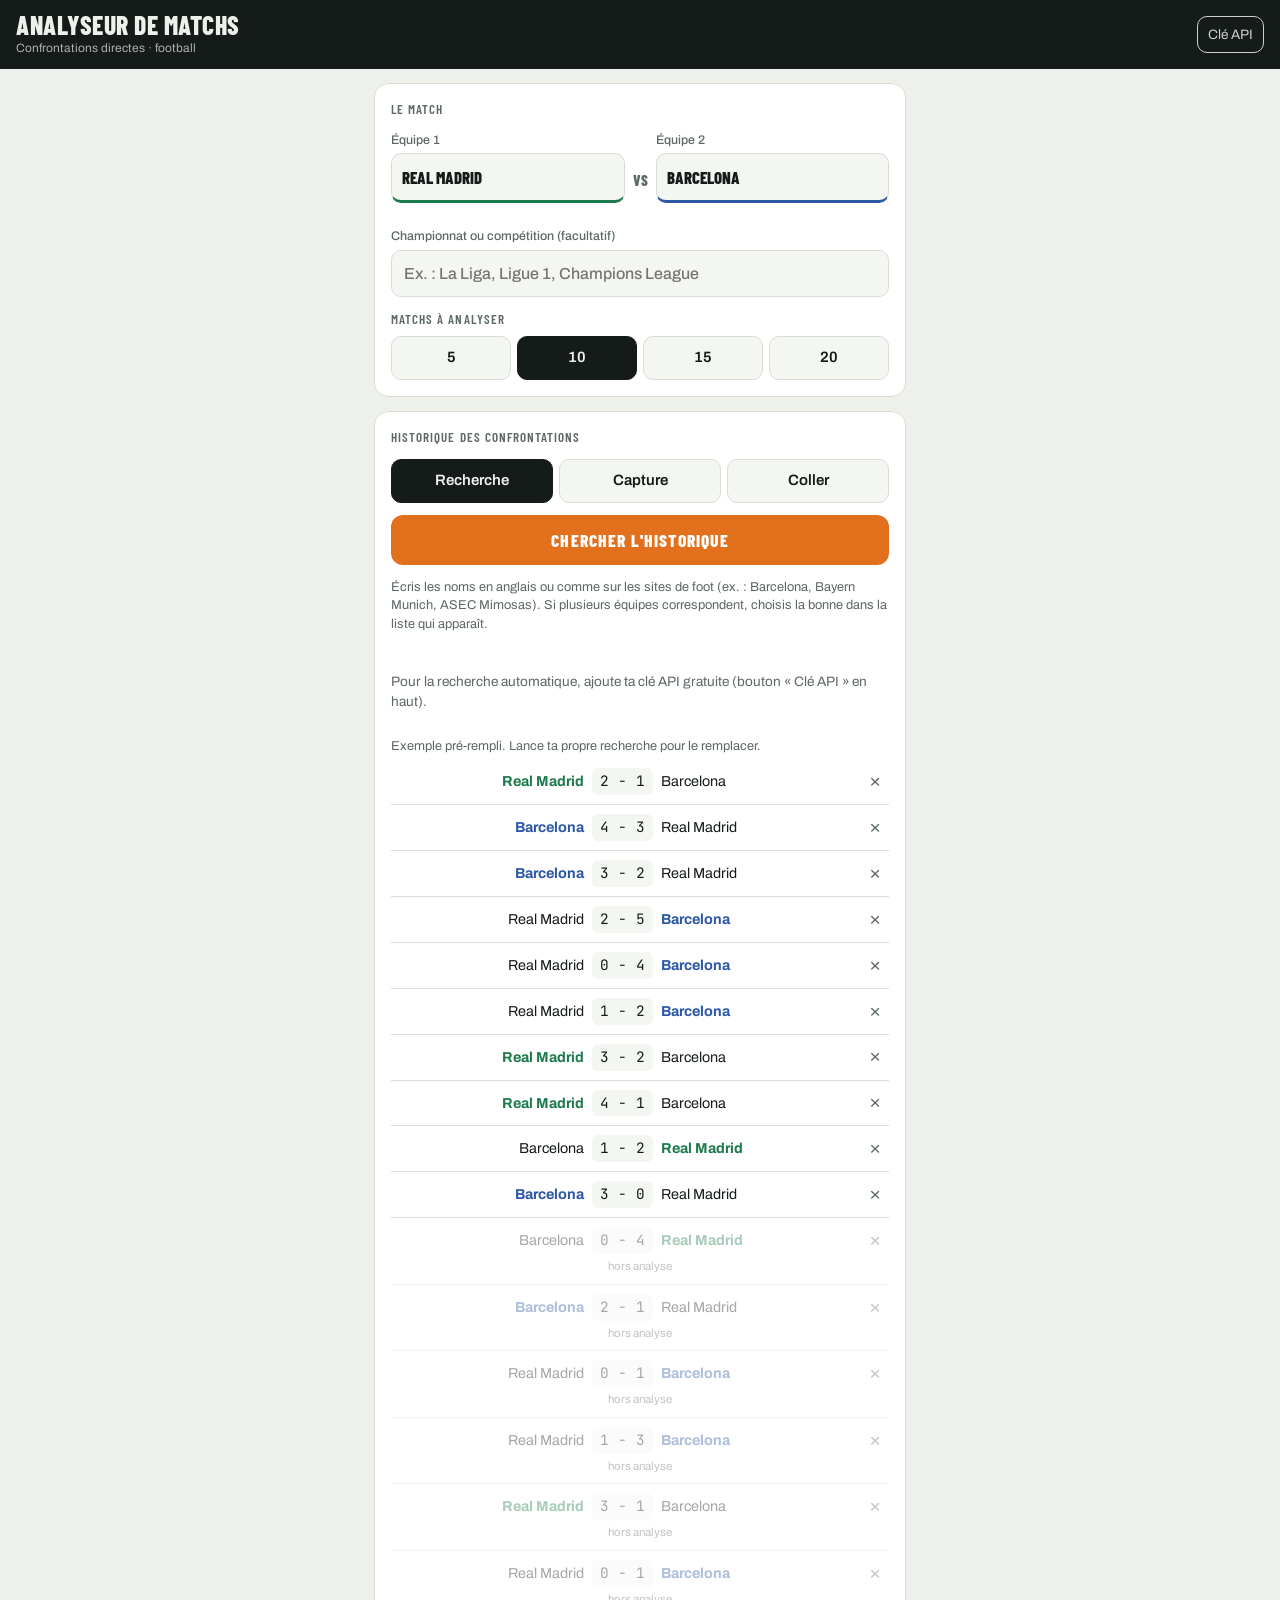
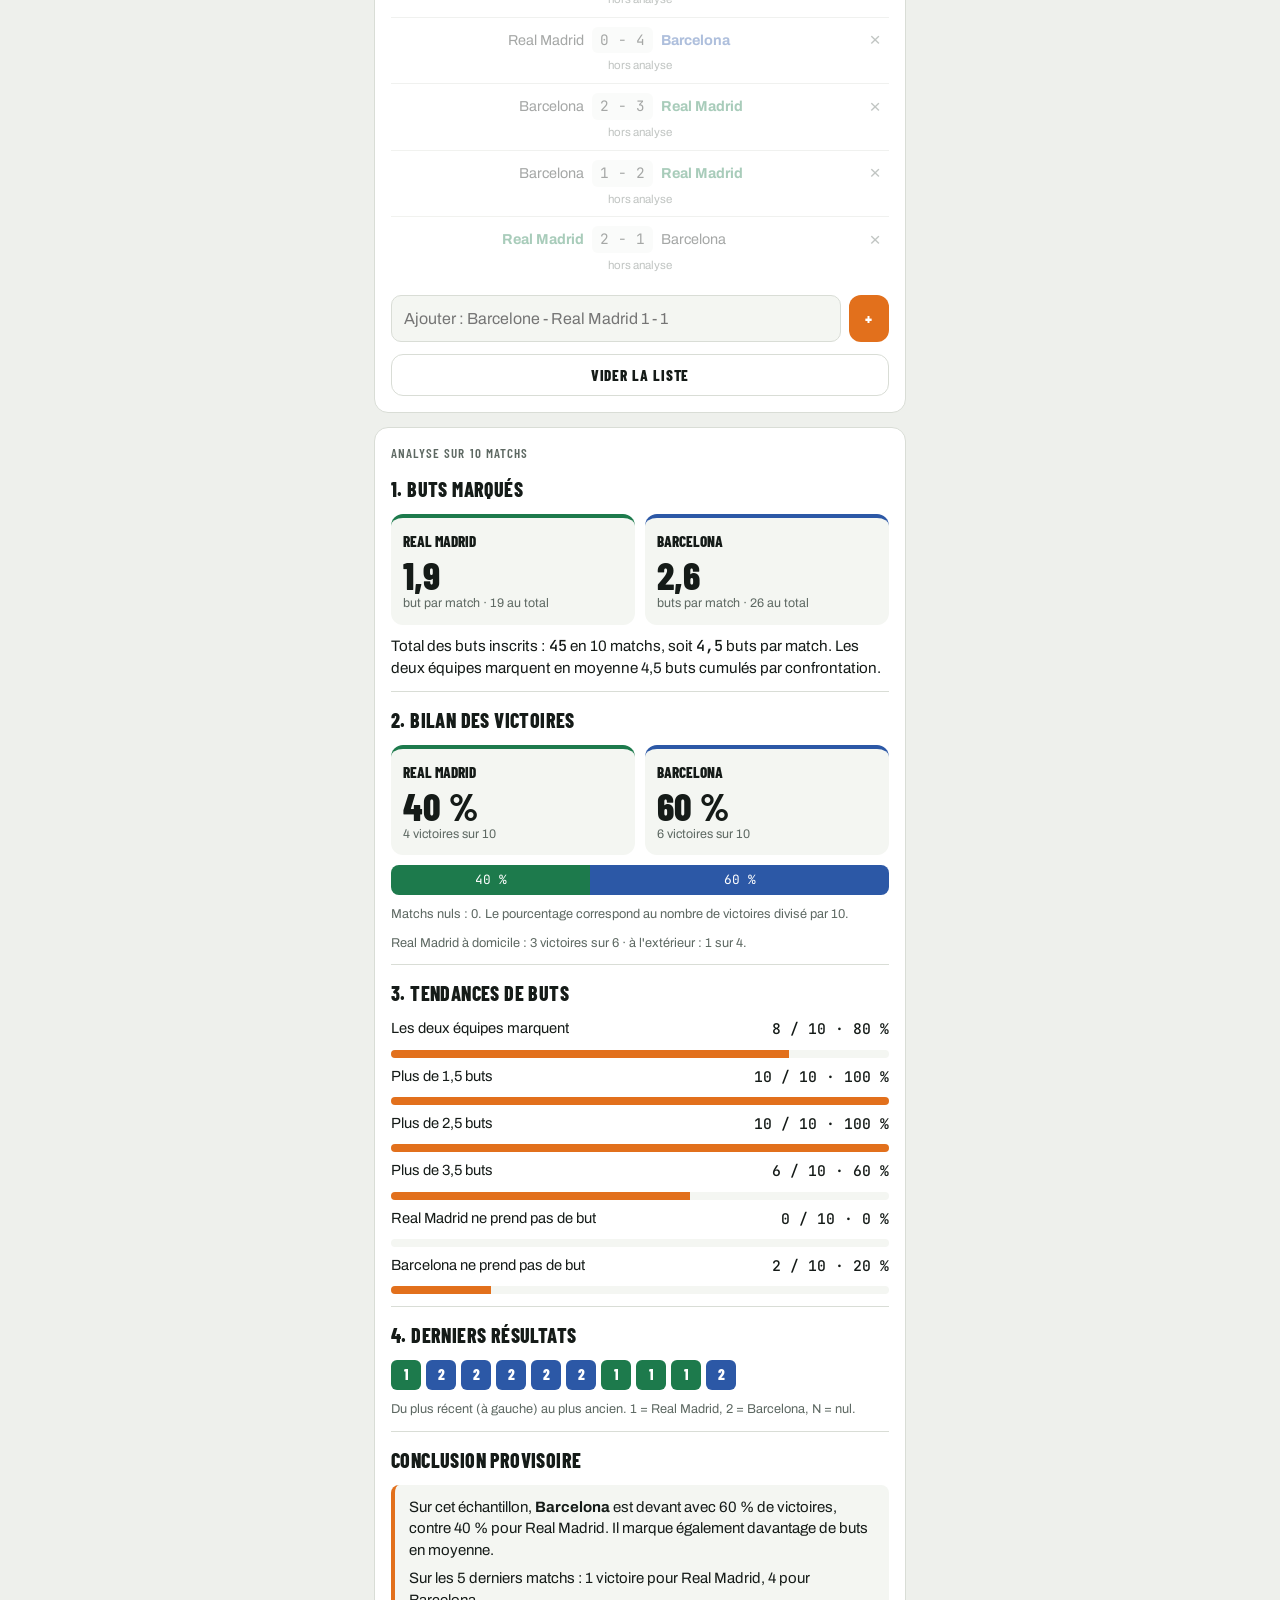
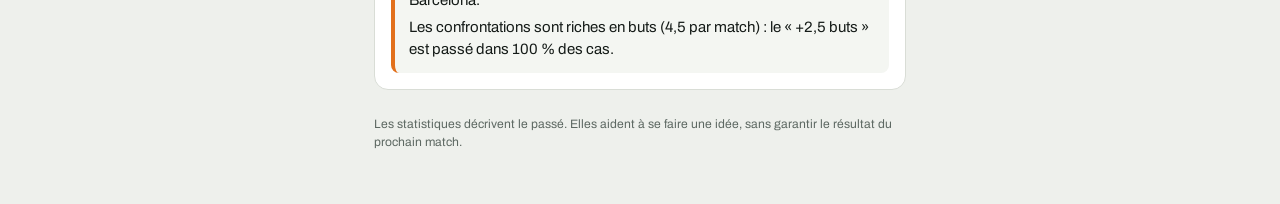
==== index.html @ bc7489f3 "Première version de l'appli Analyseur de matchs Co-Authored-By: Claude Opus 5.5 <noreply@anthropic.c" ====
<!doctype html>
<html lang="fr">
<head>
<meta charset="utf-8">
<meta name="viewport" content="width=device-width,initial-scale=1,viewport-fit=cover">
<title>Analyseur de Matchs</title>
<meta name="theme-color" content="#101513">
<link rel="manifest" href="manifest.webmanifest">
<link rel="icon" href="icons/icon-192.png">
<link rel="apple-touch-icon" href="icons/apple-touch-icon.png">
<link rel="stylesheet" href="https://fonts.googleapis.com/css2?family=Barlow+Condensed:wght@600;800&family=Archivo:wght@400;500;600&family=JetBrains+Mono:wght@500&display=swap">
<link rel="stylesheet" href="styles.css">
</head>
<body>
<header class="appbar">
  <div><h1>Analyseur de matchs</h1><small>Confrontations directes · football</small></div>
  <button class="gear" id="openKey" type="button">Clé API</button>
</header>

<main>
  <section class="card" id="keyCard" hidden>
    <span class="tag">Ta clé API-Football</span>
    <div class="keybox">
      <ol>
        <li>Crée un compte gratuit sur <a href="https://dashboard.api-football.com/register" target="_blank" rel="noopener">dashboard.api-football.com</a>.</li>
        <li>Dans ton tableau de bord, ouvre <b>Account → My Access</b> et copie ta clé.</li>
        <li>Colle-la ici. Elle reste uniquement sur ton téléphone.</li>
      </ol>
      <label>Clé API<input id="key" autocomplete="off" spellcheck="false" placeholder="Colle ta clé ici"></label>
      <div class="row2">
        <button class="btn" id="saveKey" type="button">Enregistrer</button>
        <button class="btn ghost" id="closeKey" type="button">Fermer</button>
      </div>
      <p class="hint" id="quota">Offre gratuite : 100 requêtes par jour. Une analyse en utilise 3, et les recherches déjà faites sont gardées en mémoire.</p>
    </div>
  </section>

  <section class="card">
    <span class="tag">Le match</span>
    <div class="vs">
      <label>Équipe 1<input class="team" id="t1" value="Real Madrid" autocomplete="off"></label>
      <span class="x">VS</span>
      <label>Équipe 2<input class="team" id="t2" value="Barcelona" autocomplete="off"></label>
    </div>
    <div class="row2">
      <select class="pick" id="p1" hidden aria-label="Choix de l'équipe 1"></select>
      <select class="pick" id="p2" hidden aria-label="Choix de l'équipe 2"></select>
    </div>
    <label>Championnat ou compétition (facultatif)<input id="comp" placeholder="Ex. : La Liga, Ligue 1, Champions League" autocomplete="off"></label>
    <div>
      <span class="tag">Matchs à analyser</span>
      <div class="seg" id="seg" style="margin-top:6px">
        <button type="button" data-n="5">5</button><button type="button" data-n="10" aria-pressed="true">10</button>
        <button type="button" data-n="15">15</button><button type="button" data-n="20">20</button>
      </div>
    </div>
  </section>

  <section class="card">
    <span class="tag">Historique des confrontations</span>
    <div class="tabs" role="tablist">
      <button type="button" role="tab" data-tab="auto" aria-selected="true">Recherche</button>
      <button type="button" role="tab" data-tab="photo">Capture</button>
      <button type="button" role="tab" data-tab="paste">Coller</button>
    </div>

    <div data-panel="auto">
      <button class="btn" id="search">Chercher l'historique</button>
      <p class="hint">Écris les noms en anglais ou comme sur les sites de foot (ex. : Barcelona, Bayern Munich, ASEC Mimosas). Si plusieurs équipes correspondent, choisis la bonne dans la liste qui apparaît.</p>
    </div>
    <div data-panel="photo" hidden>
      <label class="drop" for="shot">Touche ici pour choisir une capture d'écran des résultats (matchendirect, Flashscore…)<input type="file" id="shot" accept="image/*"></label>
      <p class="hint">Le téléphone lit les scores sur l'image. Vérifie la liste ensuite : la lecture peut se tromper sur un chiffre.</p>
    </div>
    <div data-panel="paste" hidden>
      <textarea id="paste" placeholder="Une ligne par match, du plus récent au plus ancien :&#10;Real Madrid - Barcelone 2 - 1&#10;Barcelone - Real Madrid 4 - 3"></textarea>
      <button class="btn" id="parse">Ajouter ces matchs</button>
    </div>
    <p class="status" id="status" aria-live="polite"></p>

    <div class="matches" id="list"></div>
    <div class="addrow">
      <input id="one" placeholder="Ajouter : Barcelone - Real Madrid 1 - 1" autocomplete="off">
      <button class="btn" id="addOne" type="button" aria-label="Ajouter le match">+</button>
    </div>
    <button class="btn ghost" id="clear" type="button">Vider la liste</button>
  </section>

  <section class="card" id="out"></section>
  <p class="note">Les statistiques décrivent le passé. Elles aident à se faire une idée, sans garantir le résultat du prochain match.</p>
</main>

<script src="app.js"></script>
</body>
</html>
---- styles.css ----
/* Layout : appli mobile en une colonne — barre d'en-tête fixe, saisie, historique, puis fiche d'analyse */
:root{
  --bg:#eef0ec; --surface:#ffffff; --ink:#151b18; --muted:#5d6862; --line:#d9ddd6; --chip:#f4f6f2;
  --accent:#e2701c; --t1:#1d7a4c; --t2:#2c58a6; --draw:#8b8d82; --bad:#b23a2a;
  --display:"Barlow Condensed","Arial Narrow",sans-serif;
  --body:"Archivo",system-ui,sans-serif;
  --mono:"JetBrains Mono",ui-monospace,monospace;
}
@media (prefers-color-scheme: dark){:root:not([data-theme="light"]){
  --bg:#101513; --surface:#19201c; --ink:#e8ece9; --muted:#97a39c; --line:#2a332e; --chip:#212a25;
  --accent:#f08a3c; --t1:#4cb47f; --t2:#6e95e2; --draw:#a0a196; --bad:#e2715f; color-scheme:dark}}
:root[data-theme="dark"]{
  --bg:#101513; --surface:#19201c; --ink:#e8ece9; --muted:#97a39c; --line:#2a332e; --chip:#212a25;
  --accent:#f08a3c; --t1:#4cb47f; --t2:#6e95e2; --draw:#a0a196; --bad:#e2715f; color-scheme:dark}
*{box-sizing:border-box}
body{background:var(--bg);color:var(--ink);font-family:var(--body);font-size:15px;line-height:1.45;-webkit-tap-highlight-color:transparent}
body::before{content:"";position:fixed;inset:0 0 auto;height:env(safe-area-inset-top,0px);z-index:10;background:var(--ink)}
html{padding-top:0}
body{margin:0}
[hidden]{display:none!important}
.appbar{position:sticky;top:env(safe-area-inset-top,0px);z-index:5;background:var(--ink);color:var(--bg);
  padding-left:max(16px,env(safe-area-inset-left,0px));padding-right:max(16px,env(safe-area-inset-right,0px));padding-block:12px}
.appbar h1{margin:0;font-family:var(--display);font-weight:800;font-size:1.6rem;text-transform:uppercase;letter-spacing:.02em;line-height:1}
.appbar small{display:block;font-size:.75rem;opacity:.7;margin-top:2px}
main{max-width:560px;margin:0 auto;display:flex;flex-direction:column;gap:14px;
  padding-left:max(14px,env(safe-area-inset-left,0px));padding-right:max(14px,env(safe-area-inset-right,0px));padding-block:14px 40px}
.card{background:var(--surface);border:1px solid var(--line);border-radius:14px;padding:16px;display:flex;flex-direction:column;gap:12px;min-width:0}
.tag{font-family:var(--display);font-weight:600;letter-spacing:.08em;text-transform:uppercase;font-size:.82rem;color:var(--muted)}
.vs{display:grid;grid-template-columns:1fr auto 1fr;gap:8px;align-items:end}
.vs .x{font-family:var(--display);font-weight:800;color:var(--muted);padding-bottom:12px}
label{display:flex;flex-direction:column;gap:4px;font-size:.78rem;color:var(--muted);font-weight:500;min-width:0}
input,textarea{font:inherit;font-size:16px;color:var(--ink);background:var(--chip);border:1px solid var(--line);border-radius:10px;padding:11px 12px;width:100%;min-width:0}
textarea{min-height:110px;resize:vertical;font-size:14px}
input.team{font-family:var(--display);font-weight:800;font-size:1.05rem;padding-inline:10px;text-transform:uppercase}
#t1{border-bottom:3px solid var(--t1)} #t2{border-bottom:3px solid var(--t2)}
input:focus,textarea:focus,button:focus-visible{outline:2px solid var(--accent);outline-offset:1px}
.seg{display:grid;grid-template-columns:repeat(4,1fr);gap:6px}
.seg button,.tabs button{font:inherit;font-weight:600;border:1px solid var(--line);background:var(--chip);color:var(--ink);border-radius:10px;padding:10px 4px;cursor:pointer}
.seg button[aria-pressed="true"],.tabs button[aria-selected="true"]{background:var(--ink);color:var(--bg);border-color:var(--ink)}
.tabs{display:grid;grid-template-columns:repeat(3,1fr);gap:6px}
.btn{font-family:var(--display);font-weight:800;text-transform:uppercase;letter-spacing:.06em;font-size:1.1rem;background:var(--accent);color:#fff;border:0;border-radius:12px;padding:14px;cursor:pointer;width:100%}
.btn.ghost{background:transparent;color:var(--ink);border:1px solid var(--line);font-size:.95rem;padding:11px}
.btn:disabled{opacity:.55}
.status{font-size:.85rem;color:var(--muted)} .status.err{color:var(--bad)}
.hint{font-size:.8rem;color:var(--muted)}
.drop{border:2px dashed var(--line);border-radius:12px;padding:18px;text-align:center;color:var(--muted);cursor:pointer;display:block}
.drop input{display:none}
/* liste des matchs */
.matches{display:flex;flex-direction:column}
.m{display:grid;grid-template-columns:1fr auto 1fr 28px;gap:8px;align-items:center;padding:9px 0;border-bottom:1px solid var(--line);font-size:.9rem}
.m:last-child{border-bottom:0}
.m .h{text-align:right;overflow-wrap:anywhere} .m .a{overflow-wrap:anywhere}
.m .s{font-family:var(--mono);background:var(--chip);border-radius:6px;padding:3px 8px;white-space:nowrap;font-variant-numeric:tabular-nums}
.m .d{grid-column:1/-1;font-size:.72rem;color:var(--muted);text-align:center;margin-top:-4px}
.m.off{opacity:.38}
.m b.w1{color:var(--t1)} .m b.w2{color:var(--t2)}
.del{border:0;background:none;color:var(--muted);font-size:1.2rem;cursor:pointer;padding:0;line-height:1}
.addrow{display:grid;grid-template-columns:1fr auto;gap:8px}
.addrow .btn{width:auto;padding:0 16px;font-size:1rem}
/* analyse */
.sec{display:flex;flex-direction:column;gap:10px;padding-top:14px;border-top:1px solid var(--line)}
.sec:first-of-type{border-top:0;padding-top:0}
.sec h3{margin:0;font-family:var(--display);font-weight:800;font-size:1.25rem;text-transform:uppercase;letter-spacing:.02em}
.duo{display:grid;grid-template-columns:1fr 1fr;gap:10px}
.stat{background:var(--chip);border-radius:12px;padding:12px;min-width:0;border-top:4px solid var(--t1)}
.stat.b{border-top-color:var(--t2)}
.stat .n{font-family:var(--display);font-weight:800;font-size:.95rem;text-transform:uppercase;overflow-wrap:anywhere}
.stat .v{font-family:var(--display);font-weight:800;font-size:2.4rem;line-height:1;margin-top:4px}
.stat .u{font-size:.78rem;color:var(--muted)}
.big{font-size:.95rem} .big b{font-family:var(--mono);font-weight:500}
.bar{display:flex;height:30px;border-radius:8px;overflow:hidden;font-family:var(--mono);font-size:.8rem;color:#fff}
.bar div{display:flex;align-items:center;justify-content:center;min-width:0}
.rows{display:flex;flex-direction:column;gap:8px}
.r{display:grid;grid-template-columns:1fr auto;gap:10px;align-items:center;font-size:.92rem}
.r .t{height:8px;border-radius:4px;background:var(--chip);grid-column:1/-1;overflow:hidden}
.r .t i{display:block;height:100%;background:var(--accent)}
.r b{font-family:var(--mono);font-weight:500;font-variant-numeric:tabular-nums}
.form{display:flex;gap:5px;flex-wrap:wrap}
.form span{width:30px;height:30px;border-radius:6px;display:grid;place-items:center;font-family:var(--display);font-weight:800;color:#fff}
.conclusion{background:var(--chip);border-left:4px solid var(--accent);border-radius:8px;padding:12px 14px}
.conclusion p{margin:0 0 6px} .conclusion p:last-child{margin:0}
.note{font-size:.76rem;color:var(--muted)}
.empty{color:var(--muted);text-align:center;padding:16px 0}

.appbar{display:flex;align-items:center;justify-content:space-between;gap:12px}
.gear{white-space:nowrap;background:none;border:1px solid currentColor;opacity:.85;color:inherit;border-radius:10px;padding:8px 10px;font:inherit;font-size:.85rem;cursor:pointer}
.pick{font:inherit;font-size:14px;color:var(--ink);background:var(--chip);border:1px solid var(--line);border-radius:10px;padding:8px 10px;width:100%;min-width:0}
.found{font-size:.78rem;color:var(--muted);min-height:1em}
.keybox{display:flex;flex-direction:column;gap:10px}
.keybox ol{margin:0;padding-left:20px;display:flex;flex-direction:column;gap:4px;font-size:.88rem}
.keybox a{color:var(--accent)}
.row2{display:grid;grid-template-columns:1fr 1fr;gap:8px}
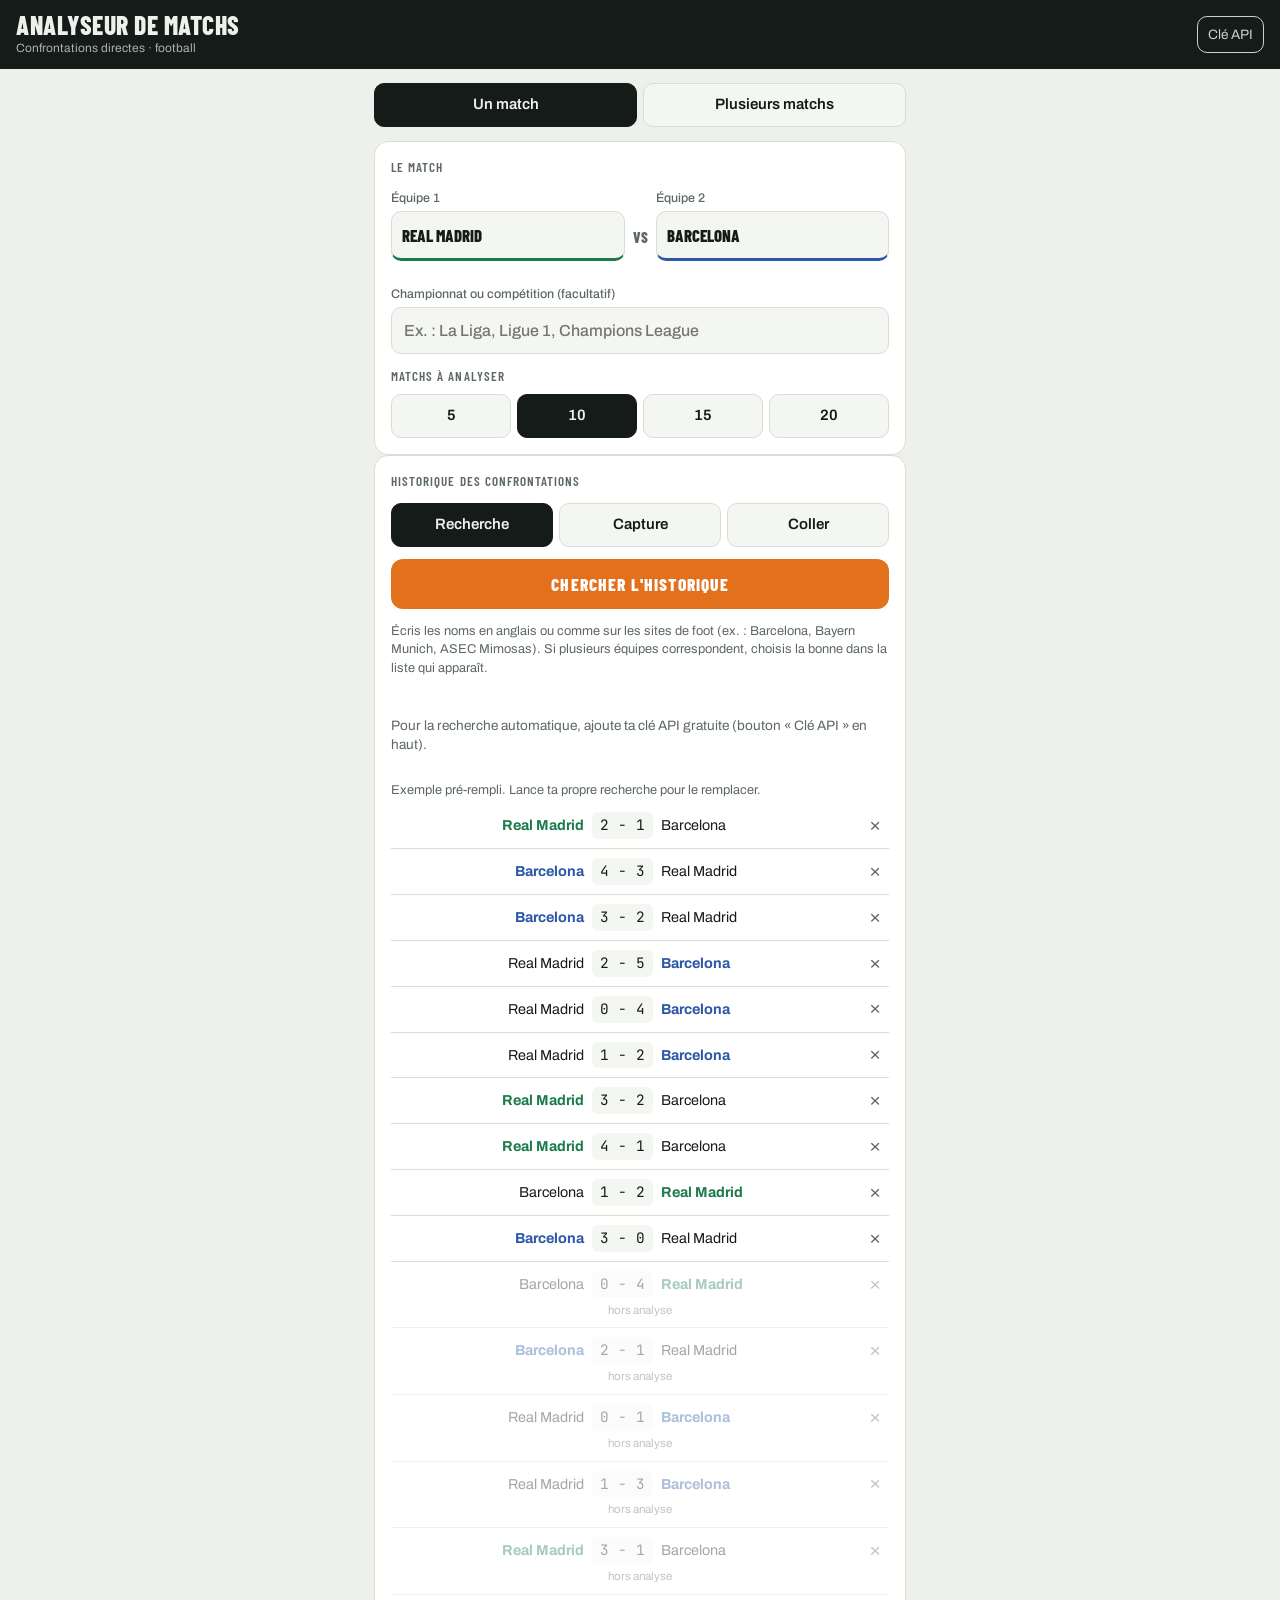
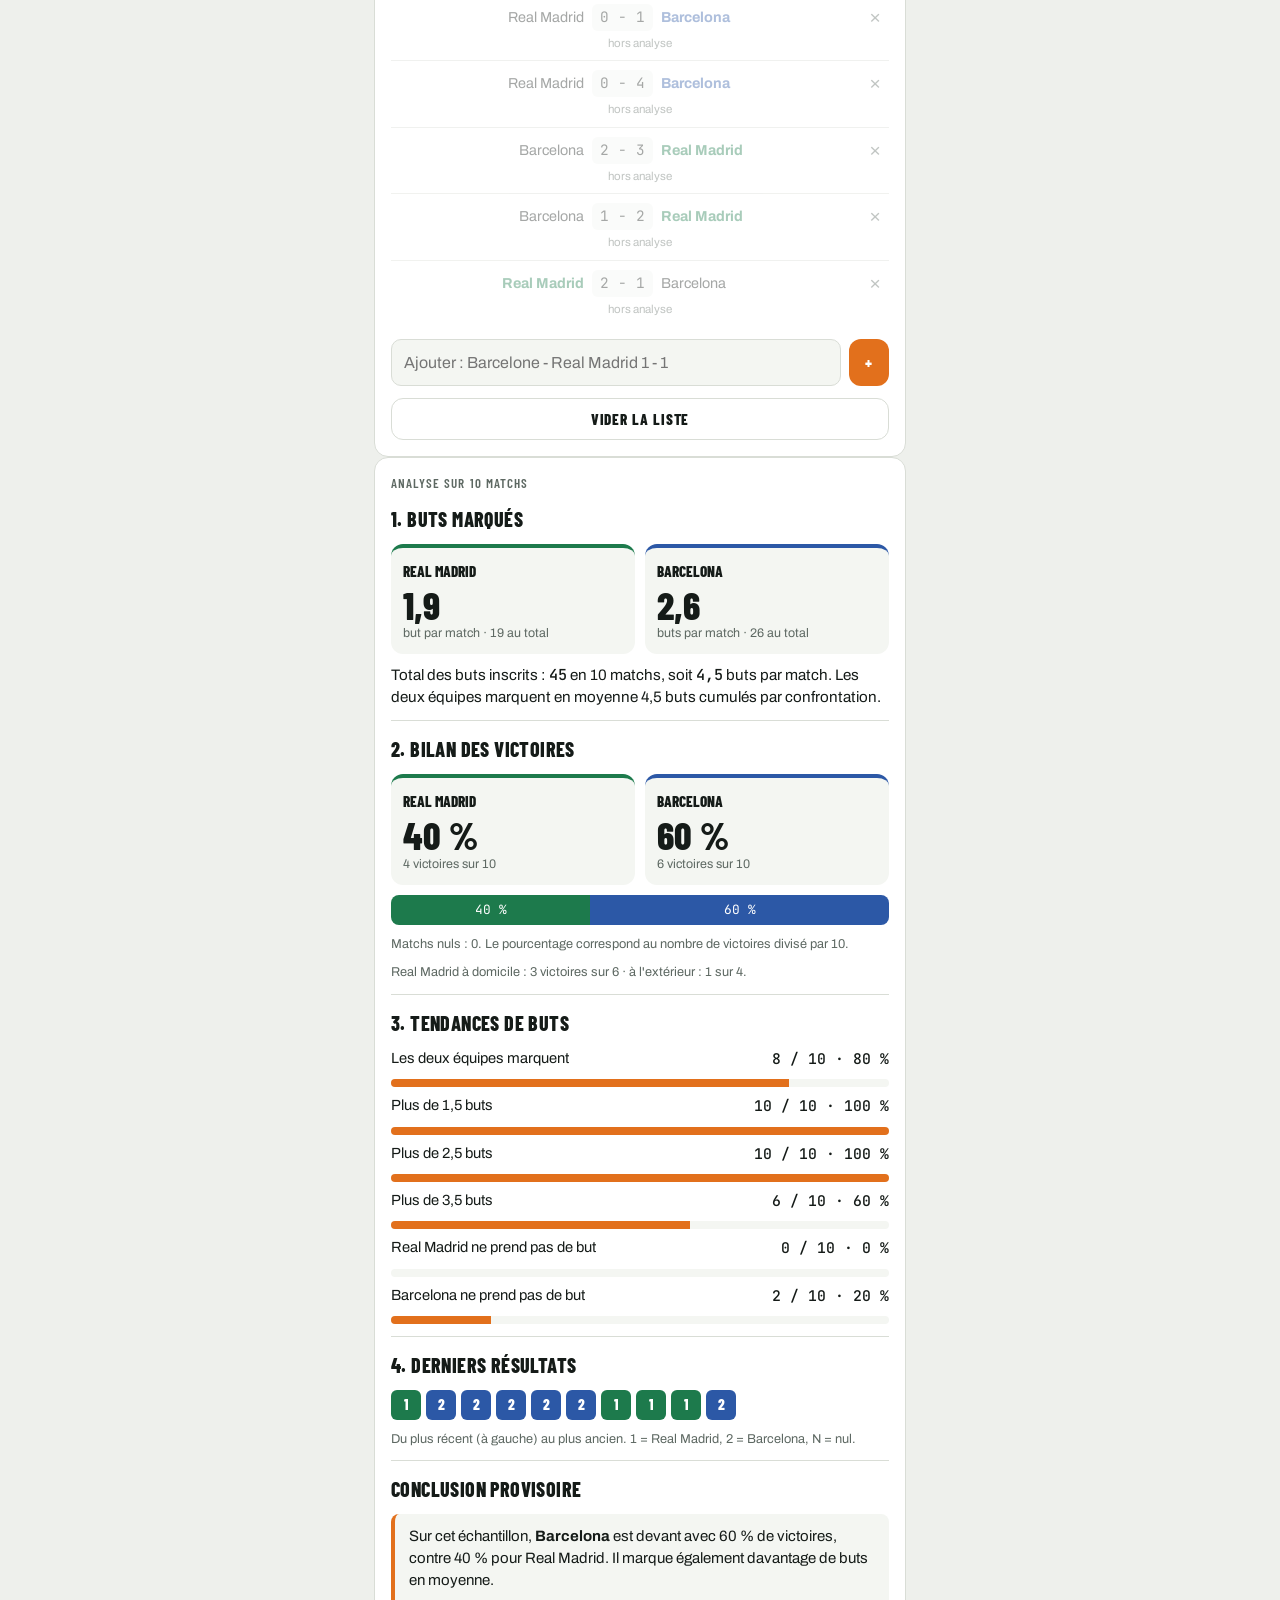
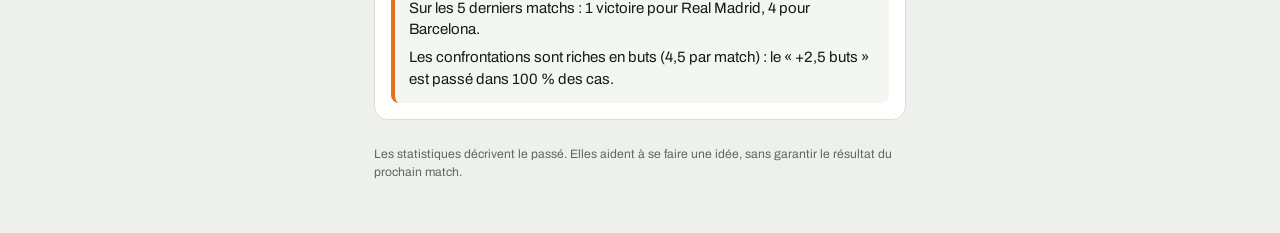
==== commit 197365bc: "Analyse de plusieurs matchs en même temps Co-Authored-By: Claude Opus 5.5 <noreply@anthropic.com> Cl" ====
--- a/index.html
+++ b/index.html
@@ -35,6 +35,12 @@
     </div>
   </section>
 
+  <div class="tabs mode" role="tablist" id="mode">
+    <button type="button" role="tab" data-mode="single" aria-selected="true">Un match</button>
+    <button type="button" role="tab" data-mode="multi" aria-selected="false">Plusieurs matchs</button>
+  </div>
+
+  <div id="single">
   <section class="card">
     <span class="tag">Le match</span>
     <div class="vs">
@@ -87,6 +93,26 @@
   </section>
 
   <section class="card" id="out"></section>
+  </div>
+
+  <div id="multi" hidden>
+  <section class="card">
+    <span class="tag">Tes matchs</span>
+    <textarea id="batch" placeholder="Un match par ligne :&#10;Real Madrid - Barcelona&#10;PSG - Marseille&#10;Arsenal vs Chelsea"></textarea>
+    <div>
+      <span class="tag">Confrontations à analyser par match</span>
+      <div class="seg" id="segB" style="margin-top:6px">
+        <button type="button" data-n="5">5</button><button type="button" data-n="10">10</button>
+        <button type="button" data-n="15">15</button><button type="button" data-n="20">20</button>
+      </div>
+    </div>
+    <button class="btn" id="runBatch">Analyser tous les matchs</button>
+    <button class="btn ghost" id="stopBatch" type="button" hidden>Arrêter</button>
+    <p class="status" id="bstatus" aria-live="polite"></p>
+    <p class="hint">Chaque nouvelle équipe utilise 1 requête et chaque match 1 de plus (100 par jour gratuites). Les recherches déjà faites ne coûtent rien. L'offre gratuite limite aussi le rythme : l'appli patiente toute seule quand il faut.</p>
+  </section>
+  <section class="card" id="bout"></section>
+  </div>
   <p class="note">Les statistiques décrivent le passé. Elles aident à se faire une idée, sans garantir le résultat du prochain match.</p>
 </main>
 
--- a/styles.css
+++ b/styles.css
@@ -91,3 +91,20 @@
 .keybox ol{margin:0;padding-left:20px;display:flex;flex-direction:column;gap:4px;font-size:.88rem}
 .keybox a{color:var(--accent)}
 .row2{display:grid;grid-template-columns:1fr 1fr;gap:8px}
+
+.mode{grid-template-columns:1fr 1fr}
+.bm{display:flex;flex-direction:column;gap:8px;padding:12px 0;border-bottom:1px solid var(--line)}
+.bm:last-child{border-bottom:0}
+.bm-top{display:grid;grid-template-columns:1fr auto;gap:8px;align-items:start}
+.bm-teams{font-family:var(--display);font-weight:800;font-size:1.1rem;text-transform:uppercase;line-height:1.15;overflow-wrap:anywhere}
+.bm-teams .c1{color:var(--t1)} .bm-teams .c2{color:var(--t2)}
+.pill{font-family:var(--display);font-weight:600;font-size:.78rem;letter-spacing:.05em;text-transform:uppercase;padding:3px 8px;border-radius:6px;white-space:nowrap;border:1px solid var(--line);background:var(--chip)}
+.pill.p1{background:var(--t1);color:#fff;border-color:transparent} .pill.p2{background:var(--t2);color:#fff;border-color:transparent}
+.pill.err{color:var(--bad)}
+.kpis{display:grid;grid-template-columns:repeat(4,1fr);gap:6px}
+.kpi{background:var(--chip);border-radius:8px;padding:6px;text-align:center;min-width:0}
+.kpi b{display:block;font-family:var(--mono);font-weight:500;font-size:.9rem}
+.kpi span{font-size:.68rem;color:var(--muted)}
+.bm-foot{display:flex;justify-content:space-between;align-items:center;gap:8px;font-size:.78rem;color:var(--muted)}
+.link{background:none;border:0;color:var(--accent);font:inherit;font-weight:600;cursor:pointer;padding:4px 0}
+.bm.wait{opacity:.6}
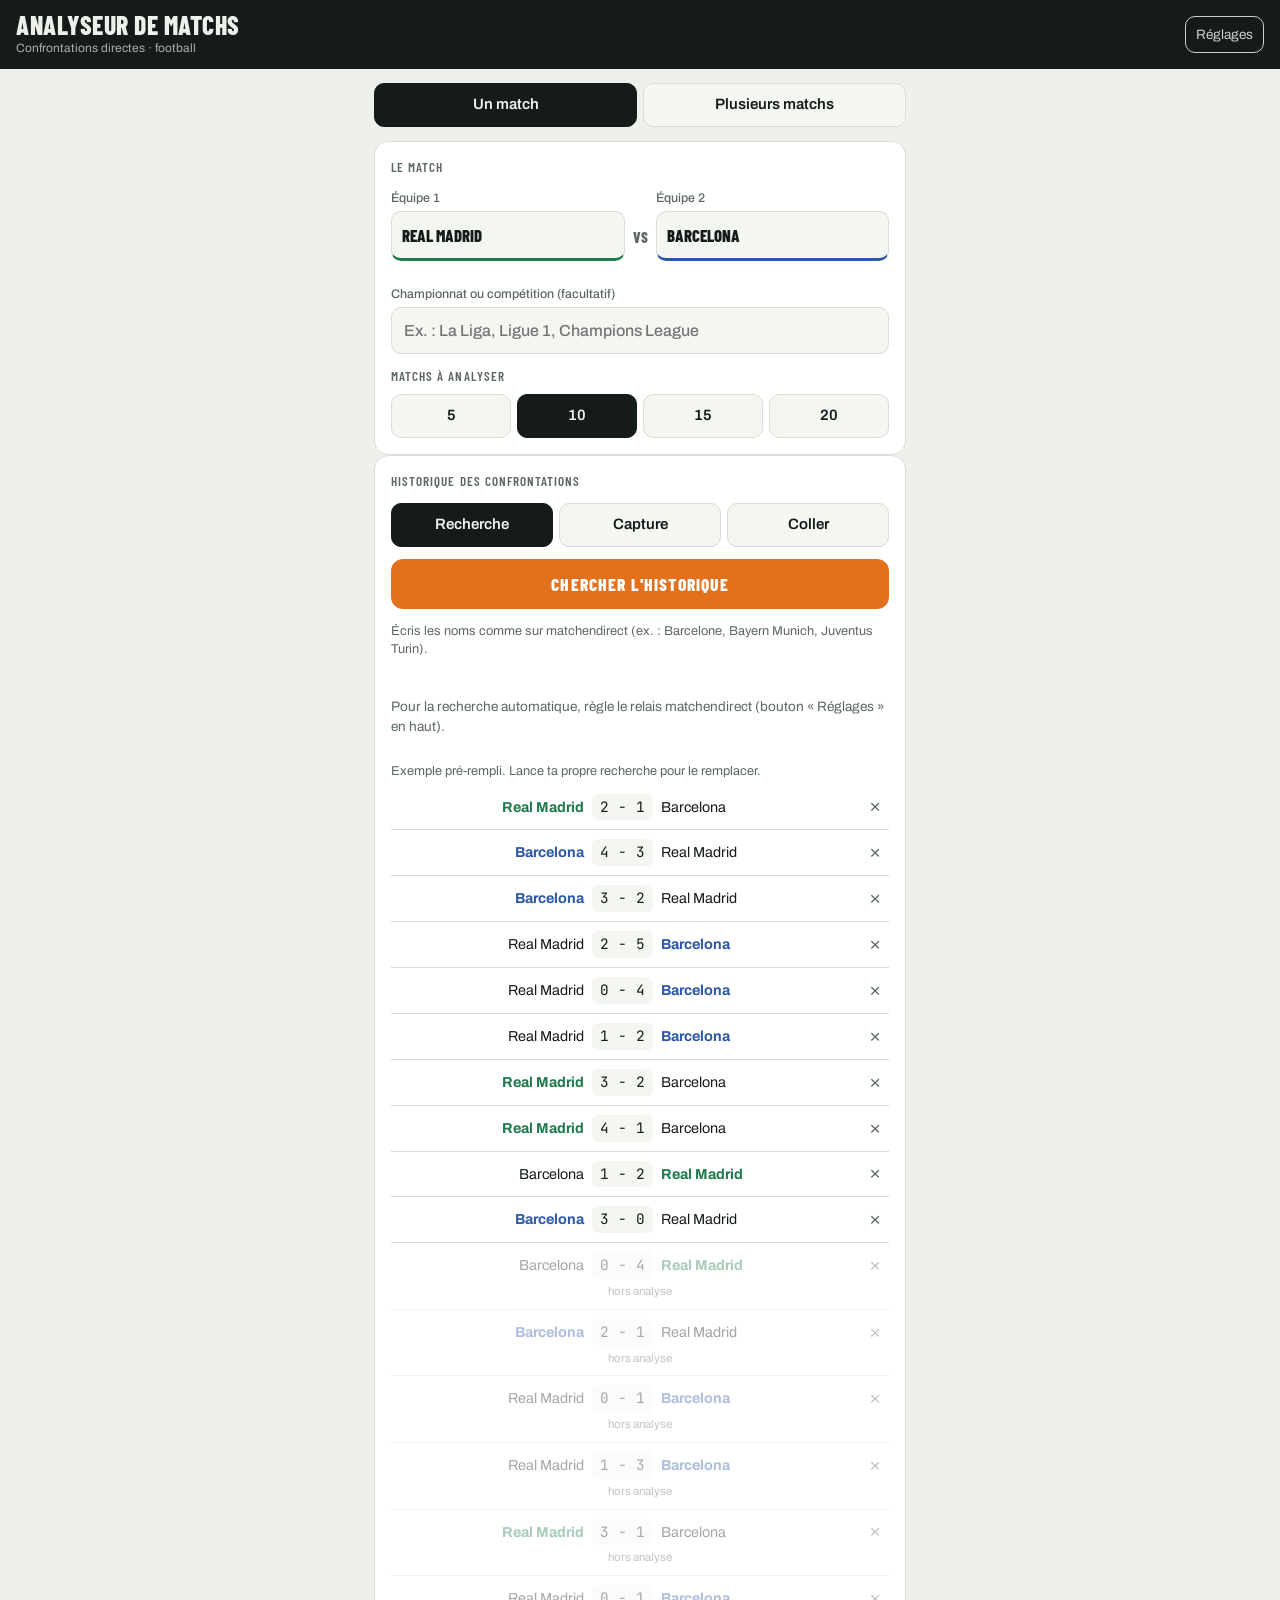
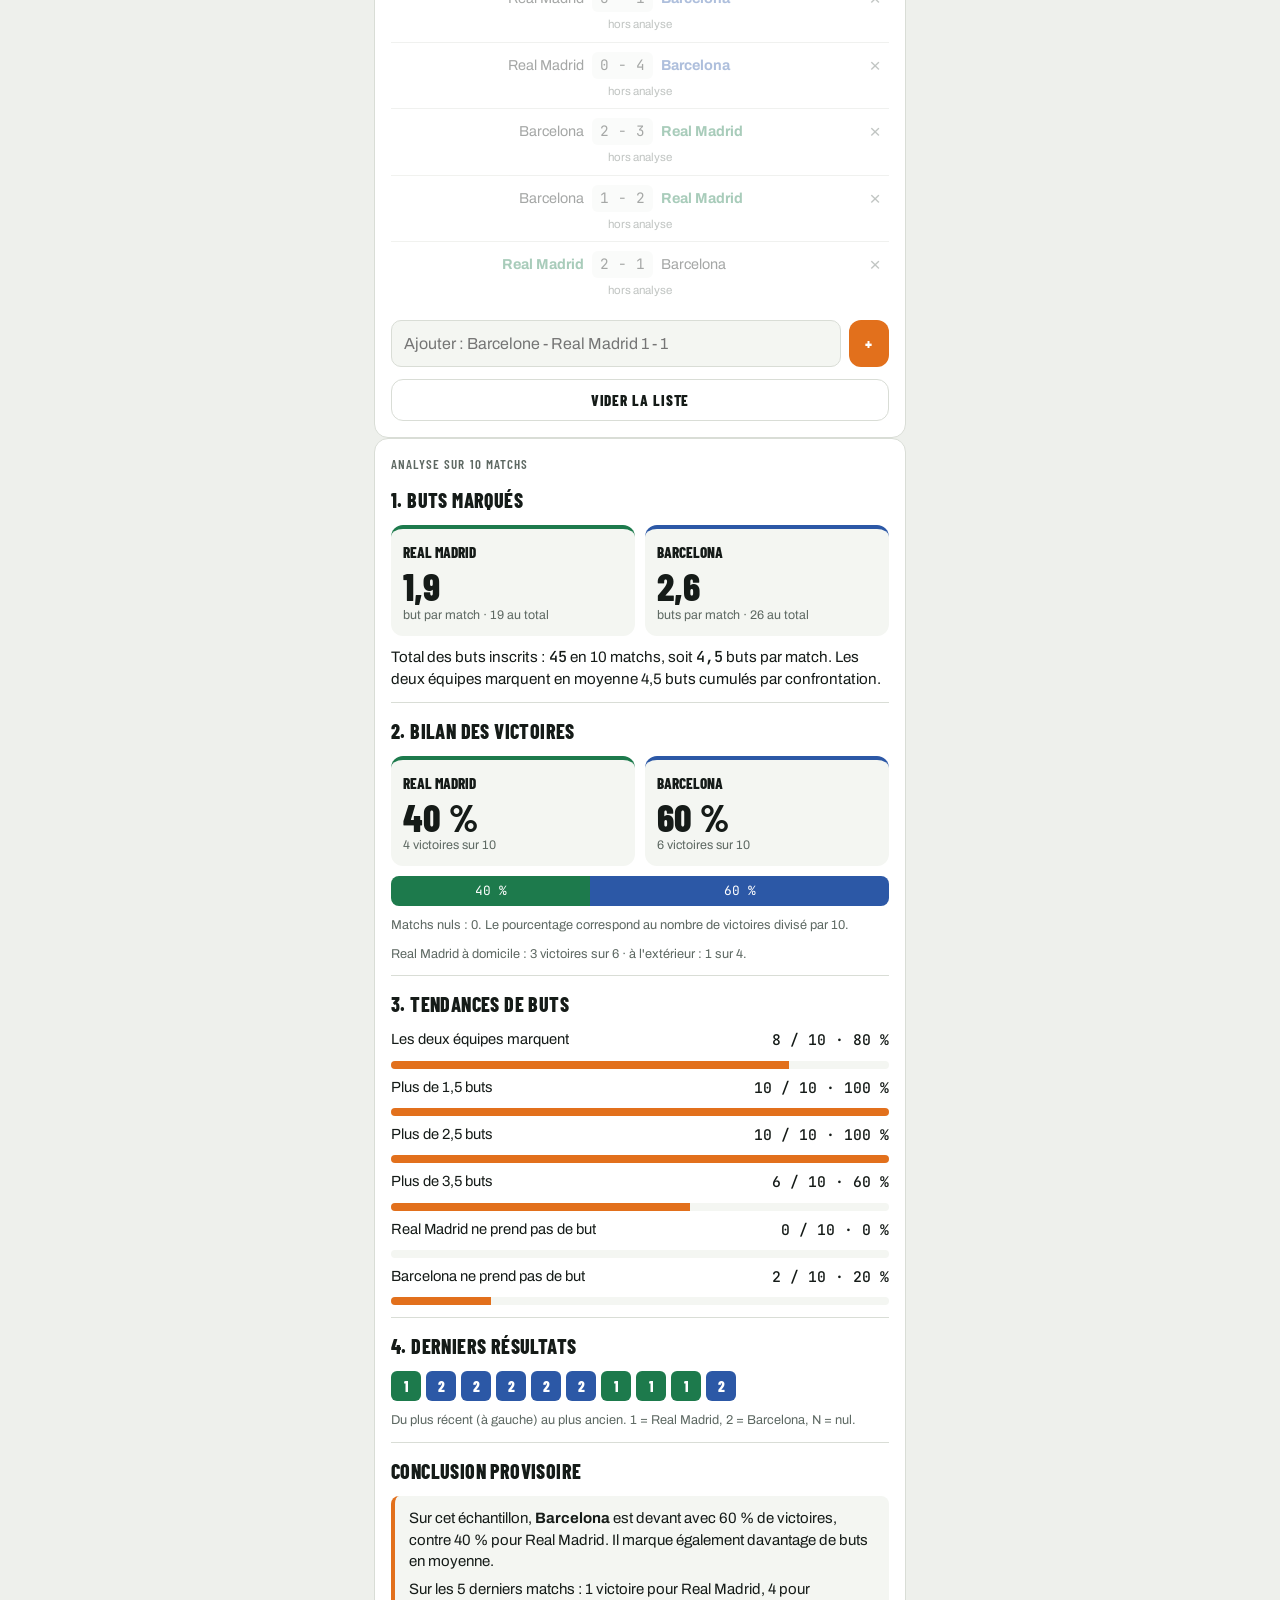
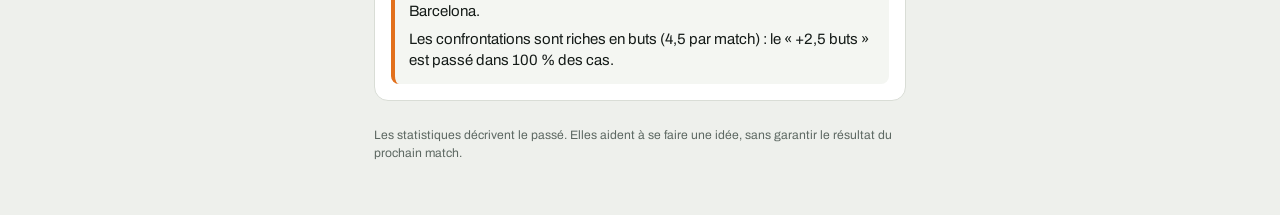
==== commit a15f054c: "Recherche via un relais matchendirect (un ou plusieurs matchs) Co-Authored-By: Claude Opus 5.5 <nore" ====
--- a/index.html
+++ b/index.html
@@ -14,24 +14,21 @@
 <body>
 <header class="appbar">
   <div><h1>Analyseur de matchs</h1><small>Confrontations directes · football</small></div>
-  <button class="gear" id="openKey" type="button">Clé API</button>
+  <button class="gear" id="openKey" type="button">Réglages</button>
 </header>
 
 <main>
   <section class="card" id="keyCard" hidden>
-    <span class="tag">Ta clé API-Football</span>
+    <span class="tag">Réglages</span>
     <div class="keybox">
-      <ol>
-        <li>Crée un compte gratuit sur <a href="https://dashboard.api-football.com/register" target="_blank" rel="noopener">dashboard.api-football.com</a>.</li>
-        <li>Dans ton tableau de bord, ouvre <b>Account → My Access</b> et copie ta clé.</li>
-        <li>Colle-la ici. Elle reste uniquement sur ton téléphone.</li>
-      </ol>
-      <label>Clé API<input id="key" autocomplete="off" spellcheck="false" placeholder="Colle ta clé ici"></label>
+      <label>Adresse du relais matchendirect<input id="relay" autocomplete="off" spellcheck="false" inputmode="url" placeholder="https://analyseur.ton-nom.workers.dev"></label>
+      <p class="hint">Avec le relais, la recherche prend tout sur matchendirect.fr, y compris les matchs les plus récents. <a href="relais/" target="_blank" rel="noopener">Comment installer le relais</a></p>
+      <label>Clé API-Football (facultatif, sert si le relais n'est pas réglé)<input id="key" autocomplete="off" spellcheck="false" placeholder="Colle ta clé ici"></label>
       <div class="row2">
         <button class="btn" id="saveKey" type="button">Enregistrer</button>
         <button class="btn ghost" id="closeKey" type="button">Fermer</button>
       </div>
-      <p class="hint" id="quota">Offre gratuite : 100 requêtes par jour. Une analyse en utilise 3, et les recherches déjà faites sont gardées en mémoire.</p>
+      <p class="hint" id="quota"></p>
     </div>
   </section>
 
@@ -72,15 +69,21 @@
 
     <div data-panel="auto">
       <button class="btn" id="search">Chercher l'historique</button>
-      <p class="hint">Écris les noms en anglais ou comme sur les sites de foot (ex. : Barcelona, Bayern Munich, ASEC Mimosas). Si plusieurs équipes correspondent, choisis la bonne dans la liste qui apparaît.</p>
+      <p class="hint" id="searchHint">Écris les noms comme sur matchendirect (ex. : Barcelone, Bayern Munich, Juventus Turin).</p>
     </div>
     <div data-panel="photo" hidden>
       <label class="drop" for="shot">Touche ici pour choisir une capture d'écran des résultats (matchendirect, Flashscore…)<input type="file" id="shot" accept="image/*"></label>
       <p class="hint">Le téléphone lit les scores sur l'image. Vérifie la liste ensuite : la lecture peut se tromper sur un chiffre.</p>
     </div>
     <div data-panel="paste" hidden>
-      <textarea id="paste" placeholder="Une ligne par match, du plus récent au plus ancien :&#10;Real Madrid - Barcelone 2 - 1&#10;Barcelone - Real Madrid 4 - 3"></textarea>
-      <button class="btn" id="parse">Ajouter ces matchs</button>
+      <button class="btn ghost" id="findSite" type="button">1. Trouver la page sur matchendirect</button>
+      <p class="hint">Ouvre la page « statistique » des deux équipes. Dans le menu ⋮ de Chrome, choisis « Sélectionner tout » (ou appui long sur le texte puis « Tout sélectionner »), puis « Copier ».</p>
+      <textarea id="paste" placeholder="2. Colle ici la page copiée, ou une ligne par match :&#10;Real Madrid - Barcelone 2 - 1&#10;Barcelone - Real Madrid 4 - 3"></textarea>
+      <div class="row2">
+        <button class="btn" id="parse" type="button">Remplacer la liste</button>
+        <button class="btn ghost" id="merge" type="button">Ajouter à la liste</button>
+      </div>
+      <p class="hint">Les matchs à venir (sans score) et le reste de la page sont ignorés. Les matchs sont triés par date.</p>
     </div>
     <p class="status" id="status" aria-live="polite"></p>
 
@@ -109,7 +112,7 @@
     <button class="btn" id="runBatch">Analyser tous les matchs</button>
     <button class="btn ghost" id="stopBatch" type="button" hidden>Arrêter</button>
     <p class="status" id="bstatus" aria-live="polite"></p>
-    <p class="hint">Chaque nouvelle équipe utilise 1 requête et chaque match 1 de plus (100 par jour gratuites). Les recherches déjà faites ne coûtent rien. L'offre gratuite limite aussi le rythme : l'appli patiente toute seule quand il faut.</p>
+    <p class="hint">Les résultats viennent de matchendirect (avec le relais) ou d'API-Football. Écris les noms comme sur matchendirect.</p>
   </section>
   <section class="card" id="bout"></section>
   </div>
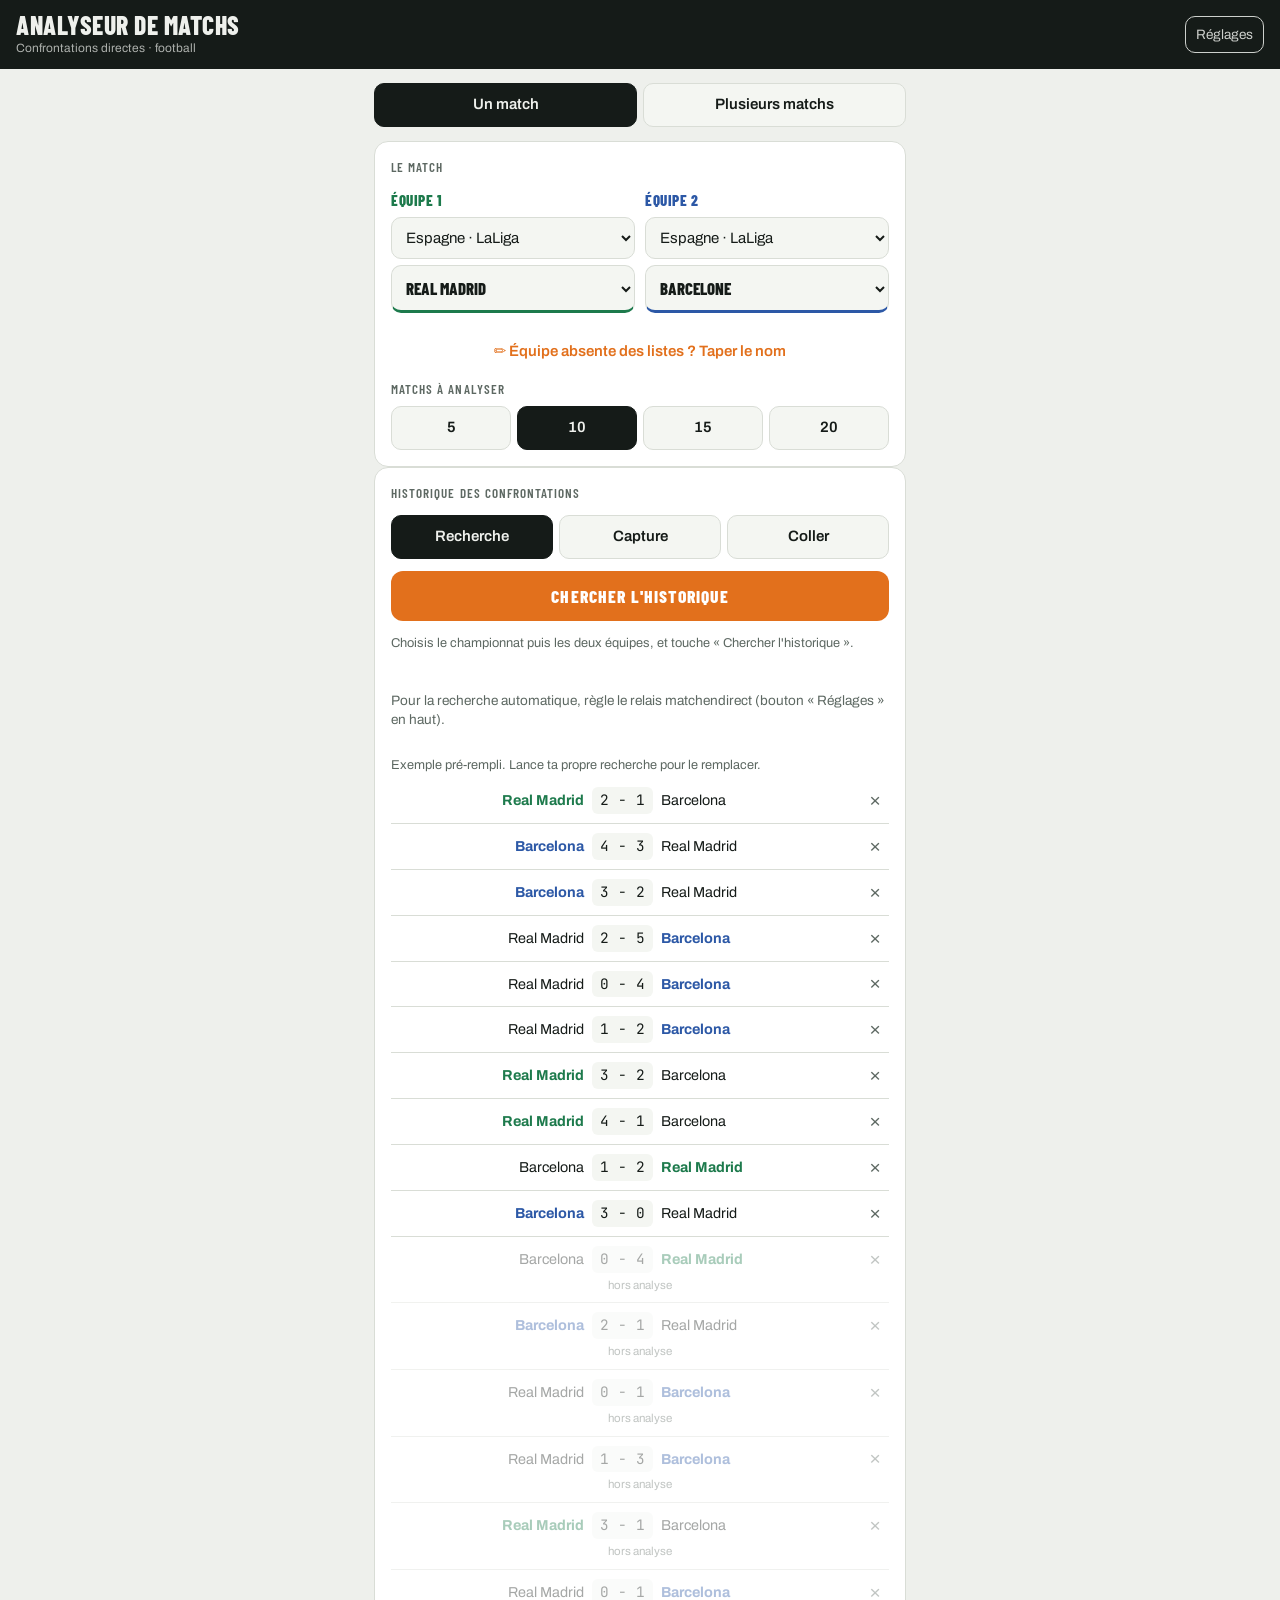
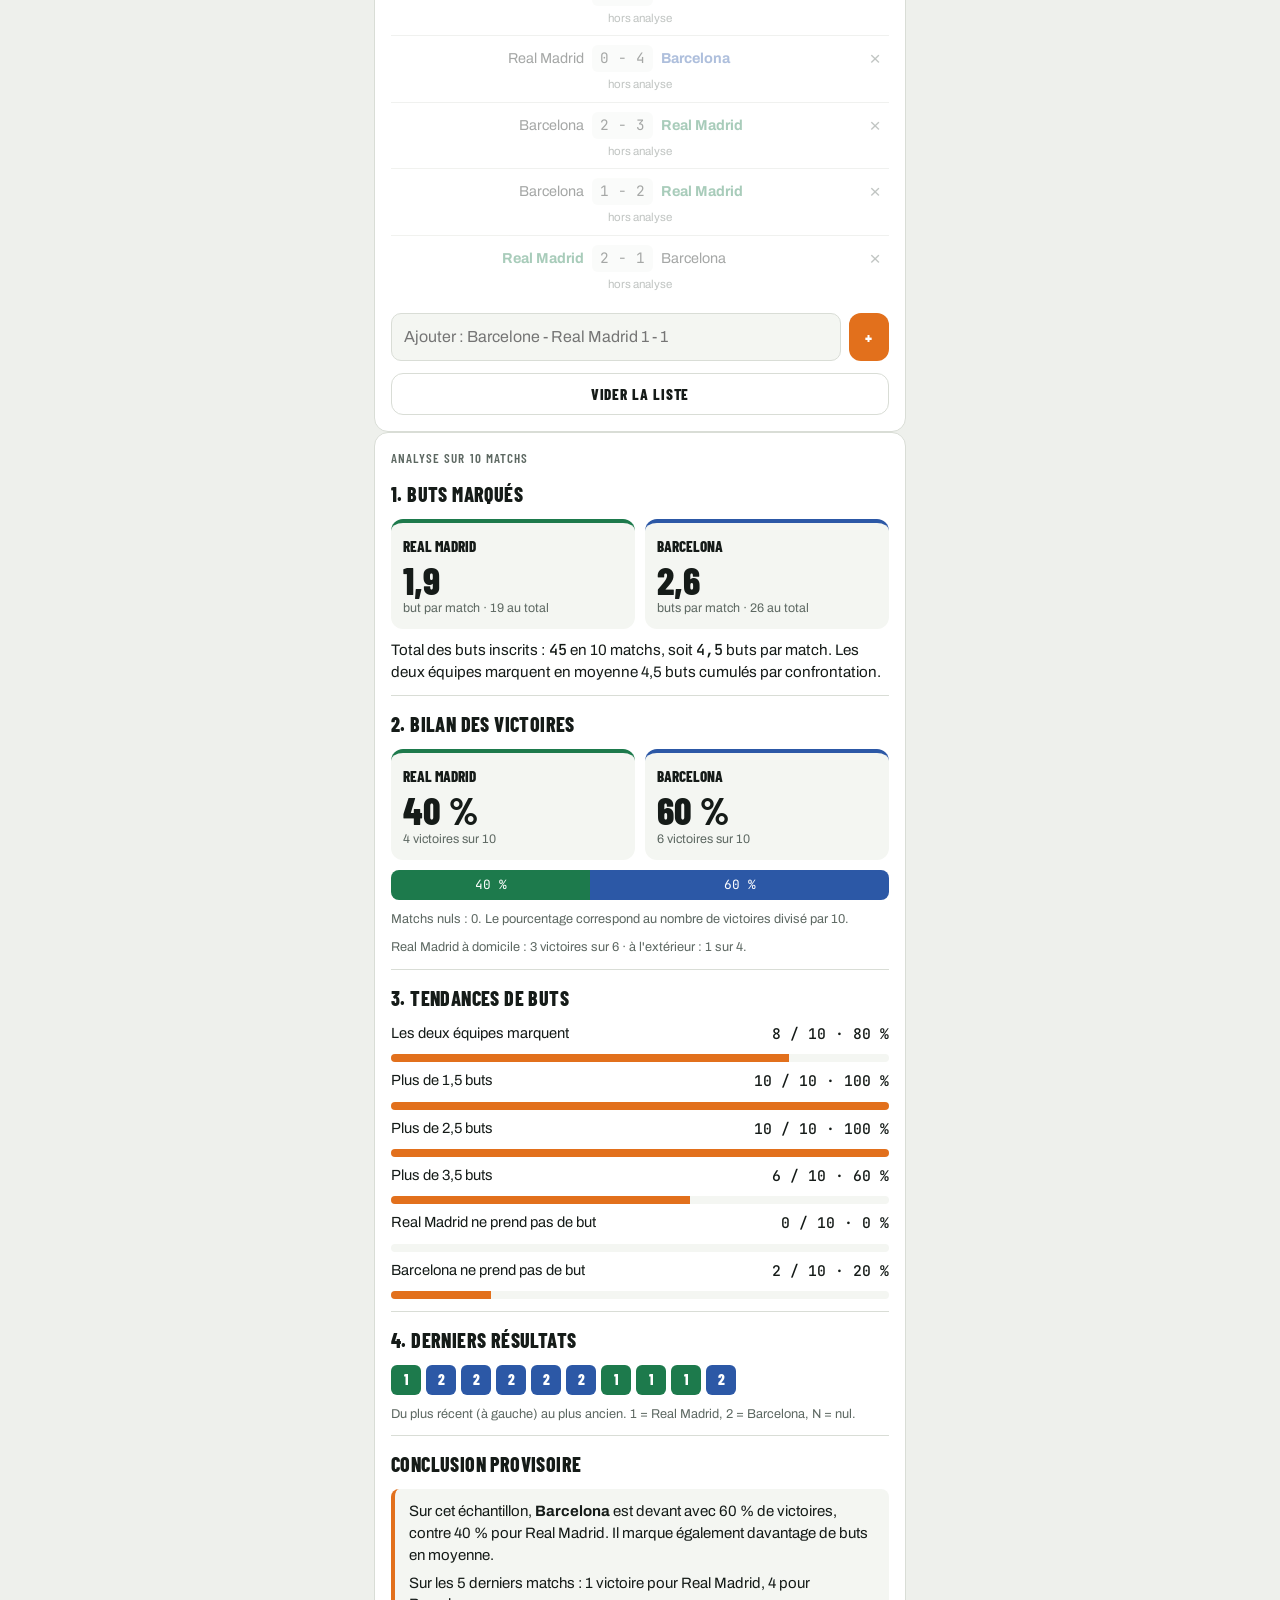
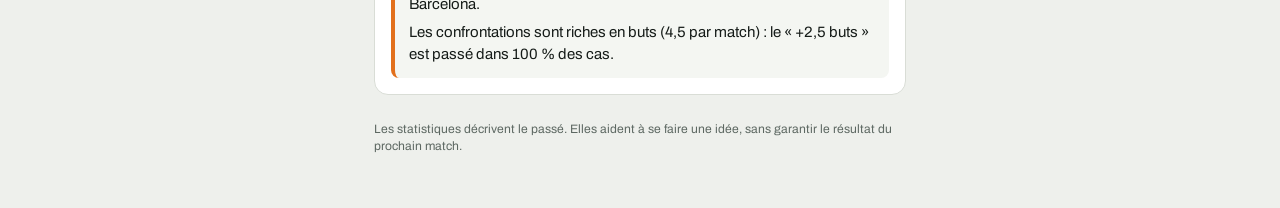
==== commit 83583afe: "Choix des équipes par listes déroulantes (championnat puis équipe) Co-Authored-By: Claude Opus 5.5 <" ====
--- a/index.html
+++ b/index.html
@@ -40,7 +40,19 @@
   <div id="single">
   <section class="card">
     <span class="tag">Le match</span>
-    <div class="vs">
+    <div class="picks">
+      <div class="pick-team">
+        <span class="lab c1">Équipe 1</span>
+        <select class="pick" id="l1" aria-label="Championnat de l'équipe 1"></select>
+        <select class="pick big" id="s1" aria-label="Équipe 1"></select>
+      </div>
+      <div class="pick-team">
+        <span class="lab c2">Équipe 2</span>
+        <select class="pick" id="l2" aria-label="Championnat de l'équipe 2"></select>
+        <select class="pick big" id="s2" aria-label="Équipe 2"></select>
+      </div>
+    </div>
+    <div class="vs" id="typed" hidden>
       <label>Équipe 1<input class="team" id="t1" value="Real Madrid" autocomplete="off"></label>
       <span class="x">VS</span>
       <label>Équipe 2<input class="team" id="t2" value="Barcelona" autocomplete="off"></label>
@@ -49,7 +61,8 @@
       <select class="pick" id="p1" hidden aria-label="Choix de l'équipe 1"></select>
       <select class="pick" id="p2" hidden aria-label="Choix de l'équipe 2"></select>
     </div>
-    <label>Championnat ou compétition (facultatif)<input id="comp" placeholder="Ex. : La Liga, Ligue 1, Champions League" autocomplete="off"></label>
+    <button class="link" id="toggleTyped" type="button">✏️ Équipe absente des listes ? Taper le nom</button>
+    <label hidden id="compLab">Championnat ou compétition (facultatif)<input id="comp" placeholder="Ex. : La Liga, Ligue 1, Champions League" autocomplete="off"></label>
     <div>
       <span class="tag">Matchs à analyser</span>
       <div class="seg" id="seg" style="margin-top:6px">
@@ -69,7 +82,7 @@
 
     <div data-panel="auto">
       <button class="btn" id="search">Chercher l'historique</button>
-      <p class="hint" id="searchHint">Écris les noms comme sur matchendirect (ex. : Barcelone, Bayern Munich, Juventus Turin).</p>
+      <p class="hint" id="searchHint">Choisis le championnat puis les deux équipes, et touche « Chercher l'historique ».</p>
     </div>
     <div data-panel="photo" hidden>
       <label class="drop" for="shot">Touche ici pour choisir une capture d'écran des résultats (matchendirect, Flashscore…)<input type="file" id="shot" accept="image/*"></label>
@@ -101,7 +114,21 @@
   <div id="multi" hidden>
   <section class="card">
     <span class="tag">Tes matchs</span>
-    <textarea id="batch" placeholder="Un match par ligne :&#10;Real Madrid - Barcelona&#10;PSG - Marseille&#10;Arsenal vs Chelsea"></textarea>
+    <div class="picks">
+      <div class="pick-team">
+        <span class="lab c1">Équipe 1</span>
+        <select class="pick" id="bl1" aria-label="Championnat de l'équipe 1"></select>
+        <select class="pick big" id="bs1" aria-label="Équipe 1"></select>
+      </div>
+      <div class="pick-team">
+        <span class="lab c2">Équipe 2</span>
+        <select class="pick" id="bl2" aria-label="Championnat de l'équipe 2"></select>
+        <select class="pick big" id="bs2" aria-label="Équipe 2"></select>
+      </div>
+    </div>
+    <button class="btn ghost" id="addPick" type="button">+ Ajouter ce match à la liste</button>
+    <label class="drop" for="bshot">📷 Photo ou capture de ta liste de matchs (coupon, programme…)<input type="file" id="bshot" accept="image/*" multiple></label>
+    <textarea id="batch" placeholder="Ou écris un match par ligne :&#10;Real Madrid - Barcelona&#10;PSG - Marseille&#10;Arsenal vs Chelsea"></textarea>
     <div>
       <span class="tag">Confrontations à analyser par match</span>
       <div class="seg" id="segB" style="margin-top:6px">
@@ -119,6 +146,7 @@
   <p class="note">Les statistiques décrivent le passé. Elles aident à se faire une idée, sans garantir le résultat du prochain match.</p>
 </main>
 
+<script src="teams.js"></script>
 <script src="app.js"></script>
 </body>
 </html>
--- a/styles.css
+++ b/styles.css
@@ -108,3 +108,11 @@
 .bm-foot{display:flex;justify-content:space-between;align-items:center;gap:8px;font-size:.78rem;color:var(--muted)}
 .link{background:none;border:0;color:var(--accent);font:inherit;font-weight:600;cursor:pointer;padding:4px 0}
 .bm.wait{opacity:.6}
+
+.picks{display:grid;grid-template-columns:1fr 1fr;gap:10px}
+.pick-team{display:flex;flex-direction:column;gap:6px;min-width:0}
+.pick-team .lab{font-family:var(--display);font-weight:800;text-transform:uppercase;letter-spacing:.04em;font-size:.95rem}
+.lab.c1{color:var(--t1)} .lab.c2{color:var(--t2)}
+select.pick{font-size:15px;padding:11px 10px}
+select.pick.big{font-family:var(--display);font-weight:800;font-size:1.05rem;text-transform:uppercase}
+#s1,#bs1{border-bottom:3px solid var(--t1)} #s2,#bs2{border-bottom:3px solid var(--t2)}
